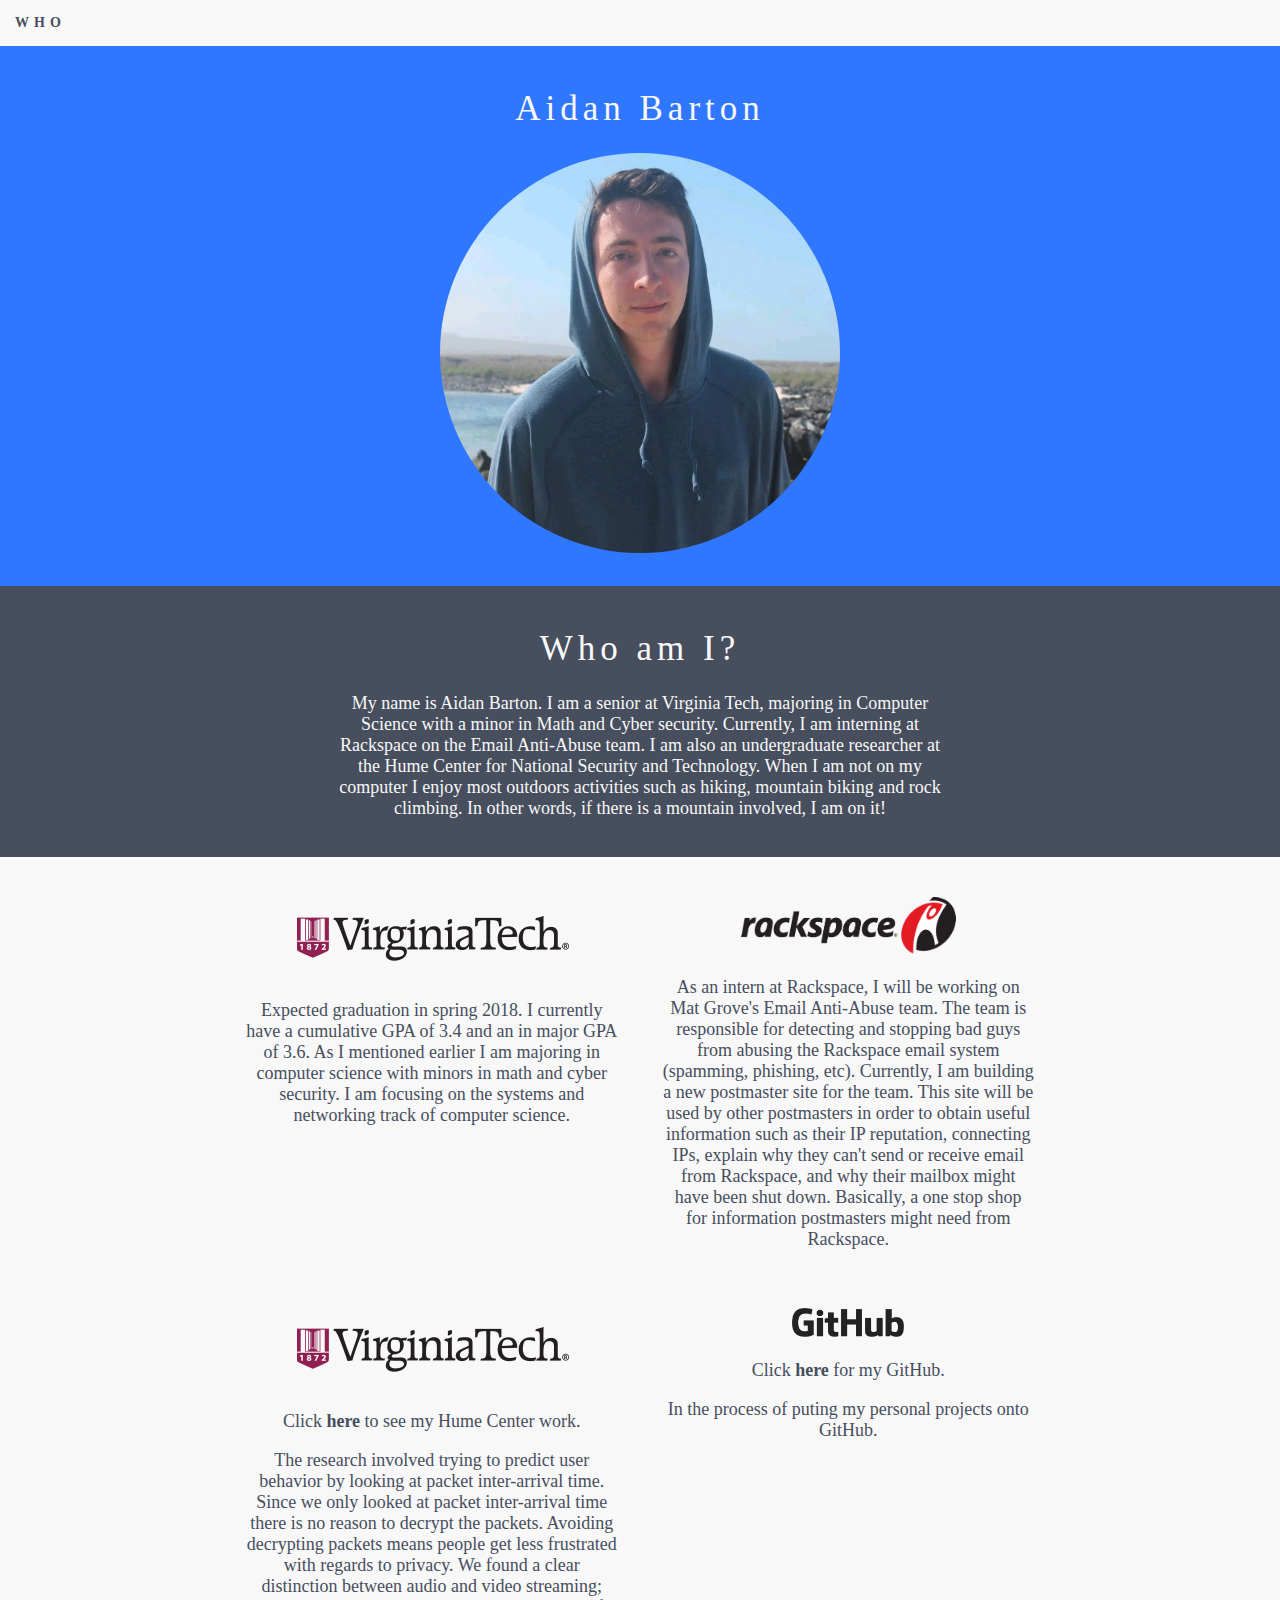
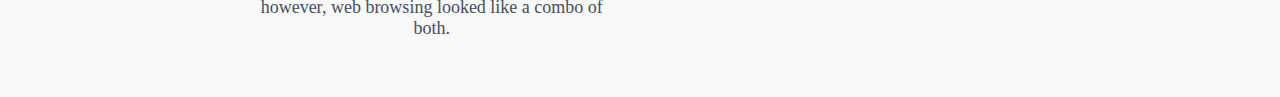
==== index.html @ 9844e5e9 "woops" ====
<!DOCTYPE html>
<html>
	<head>
		<title>Aidan Barton</title>
		<link type="text/css" rel="stylesheet" href="static/main.css"/>
		<link type="img/png" rel="icon" href="static/pictures/favicon.png"/>
	</head>
	
	<body>		
        <div class="navbar">
        <a class="navlink" href="index.html">WHO</a>
        </div>        

		<div class="section1">
			<h1>Aidan Barton</h1>
			<img src="static/pictures/me.jpg" alt="me" class="img-circle" height="400" width="400">
		</div>
		
		<div class="section2">
			<h1>Who am I?</h1>
			<p>
				My name is Aidan Barton. 
				I am a senior at Virginia Tech, majoring in Computer Science with a minor in Math and Cyber security.  
				Currently, I am interning at Rackspace on the Email Anti-Abuse team. 
				I am also an undergraduate researcher at the Hume Center for National Security and Technology.  
				When I am not on my computer I enjoy most outdoors activities such as hiking, mountain biking and rock climbing. 
				In other words, if there is a mountain involved, I am on it!
			</p>
		</div>
		
		<div class="section3">
                <div class="column">
                    <img src="static/pictures/VATech.png">
                    <p>
                        Expected graduation in spring 2018. 
			I currently have  a cumulative GPA of 3.4 and an in major GPA of 3.6. 
			As I mentioned earlier I am majoring in computer science with minors in math and cyber security. 
			I am focusing on the systems and networking track of computer science.
                    </p>
                </div>
                
                <div class="column">
                    <img src="static/pictures/Rackspace-Logo-png.png" height="60%" width="60%">
                    <p>
                        As an intern at Rackspace, I will be working on Mat Grove's  Email Anti-Abuse team.  
			The team is responsible for detecting and stopping bad guys from abusing the Rackspace email system (spamming, phishing, etc). 
			Currently, I am building a new postmaster site for the team. 
			This site will be used by other postmasters in order to obtain useful information such as their IP reputation, connecting IPs, explain why they can't send or receive email from Rackspace, and why their mailbox might have been shut down. 
			Basically, a one stop shop for information postmasters might need from Rackspace.
                    </p>
                </div>
                
                <div class="column">
                    <img src="static/pictures/VATech.png">
                    <p>
                        Click <a href="static/Krauss_VT_TRACTS.pdf">here</a> to see my Hume Center work.
                    </p>
                    <p>
                        The research involved trying to predict user behavior by looking at packet inter-arrival time. 
			Since we only looked at packet inter-arrival time there is no reason to decrypt the packets.  
			Avoiding decrypting packets means people get less frustrated with regards to privacy. 
			We found a clear distinction between audio and video streaming; however, web browsing looked like a combo of both.
                    </p>
                </div>
            
                <div class="column">
                    <img src="static/pictures/GitHub-Logo.png" height="30%" width="30%">
                    <p>
                        Click <a href="https://github.com/tonaid">here</a> for my GitHub.
                    </p>
                    <p>
                        In the process of puting my personal projects onto GitHub.
                    </p>
                </div>
		</div>
	</body>

</html>
---- static/main.css ----
body
{
	padding: 0;
	margin: 0;
	font-family: Tahoma;
	font-size: 18px;
	color: #f8f8f8;
}

h1
{
	font-weight: normal;
	letter-spacing: 5px;
	font-size: 35px;
}

p a
{
	text-decoration: none;
	font-weight: bold;
	color: #474e5d;
}

p a:hover
{
	color: rgba(0, 88, 255, 0.81);
}

.navbar
{
	padding-top: 15px;
	padding-bottom: 15px;
	padding-left: 15px;
	border: 0;
	border-radius: 0;
	margin: 0;
	font-size: 14px;
	letter-spacing: 5px;
	background: #f8f8f8;
	color: #474e5d;
}

.navlink
{
	text-decoration: none;
    display: inline-block;
    font-weight: bold;
	color: #474e5d;
}

.navlink:hover
{
	color: rgba(0, 88, 255, 0.81);
}

.img-circle
{
	border-radius: 50%;
}

.section1
{
	height: 500px;
	text-align: center;
	padding: 20px;
	background: rgba(0, 88, 255, 0.81);
}

.section2
{
	background: #474e5d;
	text-align: center;
	padding: 20px;
}

.section2 p
{
	padding-left: 25%;
	padding-right: 25%;
}

.section3
{
	background: #f8f8f8;
	color: #474e5d;
	text-align: center;
	padding: 20px;
}

.column
{
	display: inline-block;
	vertical-align: top;
	width: 30%;
	padding: 20px;
}
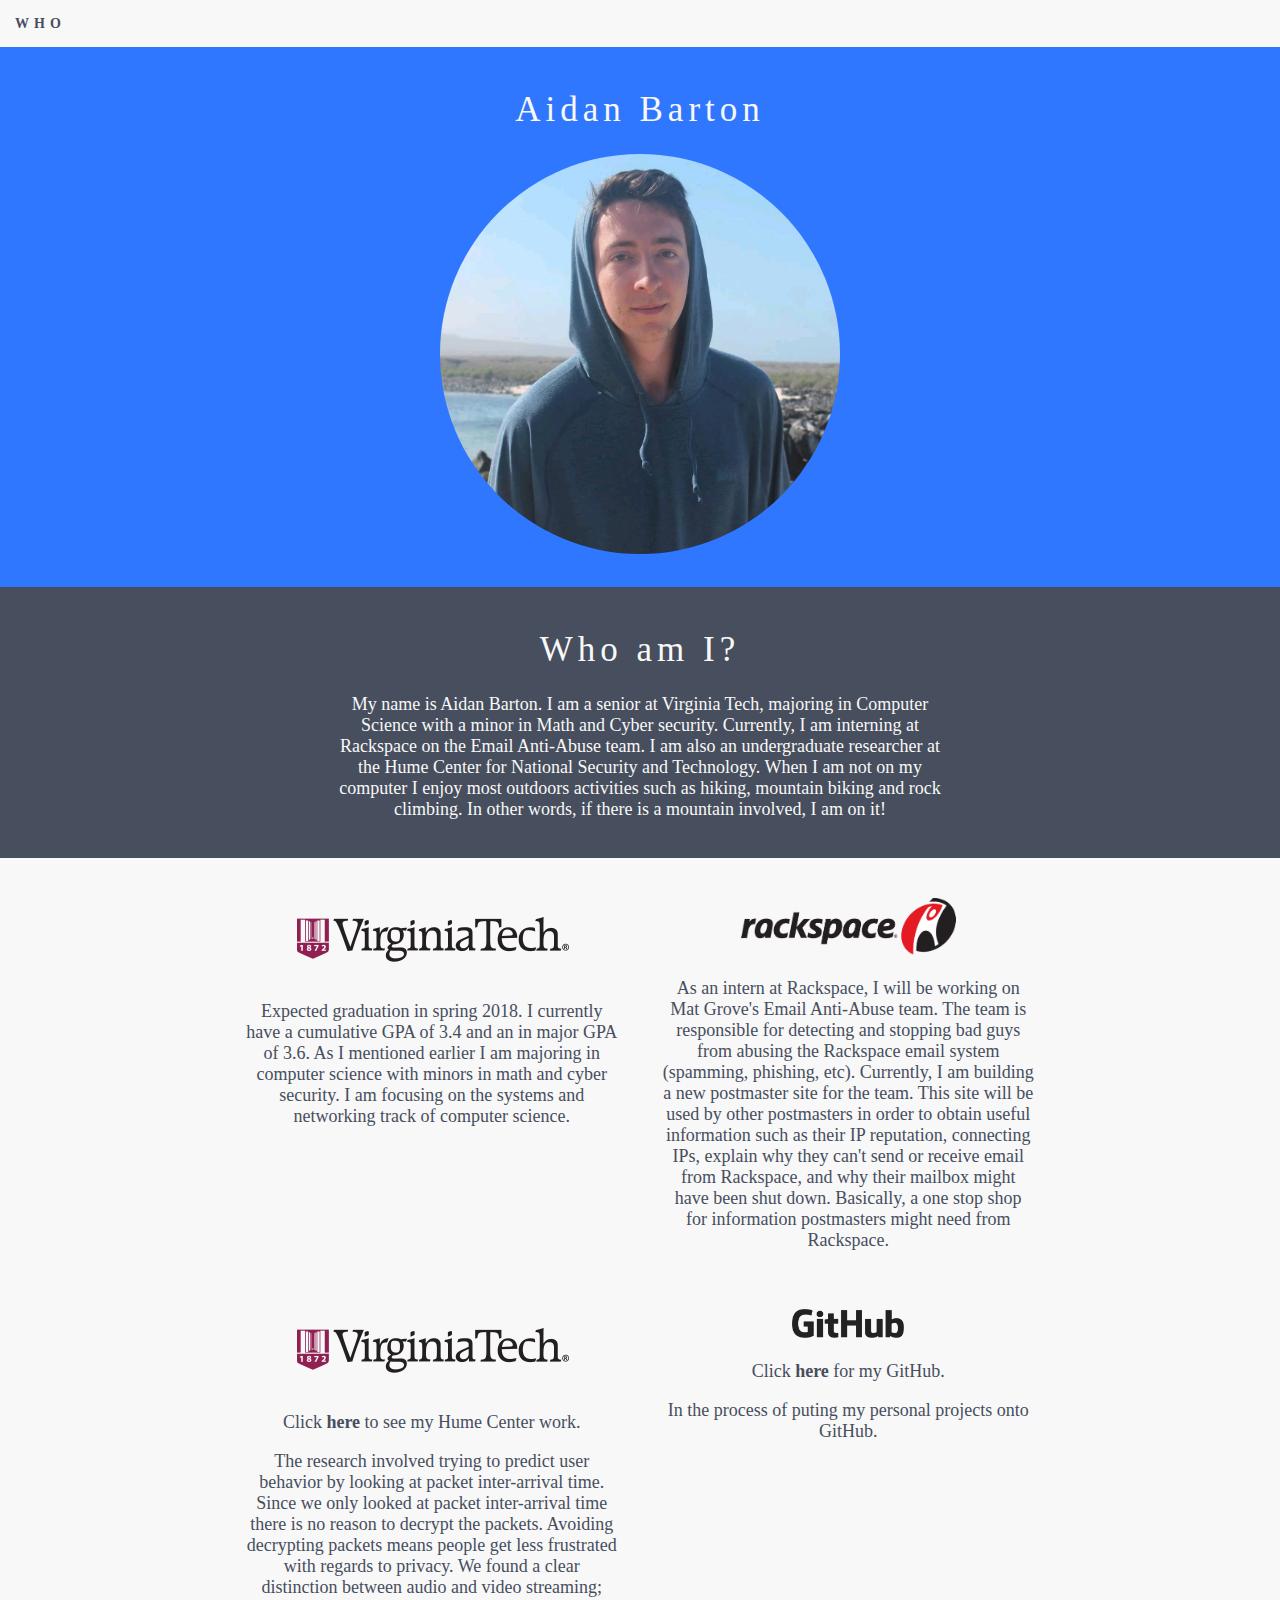
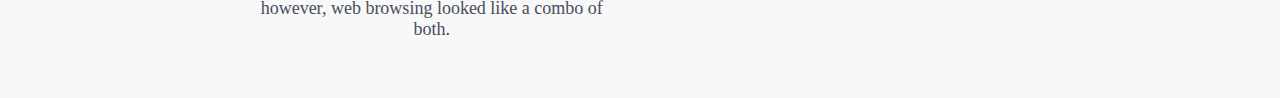
==== commit 1c437334: "styling" ====
--- a/index.html
+++ b/index.html
@@ -1,78 +1,70 @@
 <!DOCTYPE html>
 <html>
-	<head>
-		<title>Aidan Barton</title>
-		<link type="text/css" rel="stylesheet" href="static/main.css"/>
-		<link type="img/png" rel="icon" href="static/pictures/favicon.png"/>
-	</head>
-	
-	<body>		
-        <div class="navbar">
-        <a class="navlink" href="index.html">WHO</a>
-        </div>        
-
-		<div class="section1">
-			<h1>Aidan Barton</h1>
-			<img src="static/pictures/me.jpg" alt="me" class="img-circle" height="400" width="400">
-		</div>
-		
-		<div class="section2">
-			<h1>Who am I?</h1>
-			<p>
-				My name is Aidan Barton. 
-				I am a senior at Virginia Tech, majoring in Computer Science with a minor in Math and Cyber security.  
-				Currently, I am interning at Rackspace on the Email Anti-Abuse team. 
-				I am also an undergraduate researcher at the Hume Center for National Security and Technology.  
-				When I am not on my computer I enjoy most outdoors activities such as hiking, mountain biking and rock climbing. 
-				In other words, if there is a mountain involved, I am on it!
-			</p>
-		</div>
-		
-		<div class="section3">
-                <div class="column">
-                    <img src="static/pictures/VATech.png">
-                    <p>
-                        Expected graduation in spring 2018. 
-			I currently have  a cumulative GPA of 3.4 and an in major GPA of 3.6. 
-			As I mentioned earlier I am majoring in computer science with minors in math and cyber security. 
-			I am focusing on the systems and networking track of computer science.
-                    </p>
-                </div>
-                
-                <div class="column">
-                    <img src="static/pictures/Rackspace-Logo-png.png" height="60%" width="60%">
-                    <p>
-                        As an intern at Rackspace, I will be working on Mat Grove's  Email Anti-Abuse team.  
-			The team is responsible for detecting and stopping bad guys from abusing the Rackspace email system (spamming, phishing, etc). 
-			Currently, I am building a new postmaster site for the team. 
-			This site will be used by other postmasters in order to obtain useful information such as their IP reputation, connecting IPs, explain why they can't send or receive email from Rackspace, and why their mailbox might have been shut down. 
-			Basically, a one stop shop for information postmasters might need from Rackspace.
-                    </p>
-                </div>
-                
-                <div class="column">
-                    <img src="static/pictures/VATech.png">
-                    <p>
-                        Click <a href="static/Krauss_VT_TRACTS.pdf">here</a> to see my Hume Center work.
-                    </p>
-                    <p>
-                        The research involved trying to predict user behavior by looking at packet inter-arrival time. 
-			Since we only looked at packet inter-arrival time there is no reason to decrypt the packets.  
-			Avoiding decrypting packets means people get less frustrated with regards to privacy. 
-			We found a clear distinction between audio and video streaming; however, web browsing looked like a combo of both.
-                    </p>
-                </div>
-            
-                <div class="column">
-                    <img src="static/pictures/GitHub-Logo.png" height="30%" width="30%">
-                    <p>
-                        Click <a href="https://github.com/tonaid">here</a> for my GitHub.
-                    </p>
-                    <p>
-                        In the process of puting my personal projects onto GitHub.
-                    </p>
-                </div>
-		</div>
-	</body>
-
+  <head>
+    <title>Aidan Barton</title>
+    <link type="text/css" rel="stylesheet" href="static/main.css"/>
+    <link type="img/png" rel="icon" href="static/pictures/favicon.png"/>
+  </head>
+  <body>
+    <div class="navbar">
+    <a class="navlink" href="index.html">WHO</a>
+    </div>
+    <div class="section1">
+      <h1>Aidan Barton</h1>
+      <img src="static/pictures/me.jpg" alt="me" class="img-circle" height="400" width="400">
+    </div>
+    <div class="section2">
+      <h1>Who am I?</h1>
+      <p>
+        My name is Aidan Barton.
+        I am a senior at Virginia Tech, majoring in Computer Science with a minor in Math and Cyber security.
+        Currently, I am interning at Rackspace on the Email Anti-Abuse team.
+        I am also an undergraduate researcher at the Hume Center for National Security and Technology.
+        When I am not on my computer I enjoy most outdoors activities such as hiking, mountain biking and rock climbing.
+        In other words, if there is a mountain involved, I am on it!
+      </p>
+    </div>
+    <div class="section3">
+        <div class="column">
+          <img src="static/pictures/VATech.png">
+          <p>
+            Expected graduation in spring 2018.
+      I currently have  a cumulative GPA of 3.4 and an in major GPA of 3.6.
+      As I mentioned earlier I am majoring in computer science with minors in math and cyber security.
+      I am focusing on the systems and networking track of computer science.
+          </p>
+        </div>
+        <div class="column">
+          <img src="static/pictures/Rackspace-Logo-png.png" height="60%" width="60%">
+          <p>
+            As an intern at Rackspace, I will be working on Mat Grove's  Email Anti-Abuse team. 
+      The team is responsible for detecting and stopping bad guys from abusing the Rackspace email system (spamming, phishing, etc).
+      Currently, I am building a new postmaster site for the team.
+      This site will be used by other postmasters in order to obtain useful information such as their IP reputation, connecting IPs, explain why they can't send or receive email from Rackspace, and why their mailbox might have been shut down.
+      Basically, a one stop shop for information postmasters might need from Rackspace.
+          </p>
+        </div>
+        <div class="column">
+          <img src="static/pictures/VATech.png">
+          <p>
+            Click <a href="static/Krauss_VT_TRACTS.pdf">here</a> to see my Hume Center work.
+          </p>
+          <p>
+            The research involved trying to predict user behavior by looking at packet inter-arrival time.
+      Since we only looked at packet inter-arrival time there is no reason to decrypt the packets.
+      Avoiding decrypting packets means people get less frustrated with regards to privacy.
+      We found a clear distinction between audio and video streaming; however, web browsing looked like a combo of both.
+          </p>
+        </div>
+        <div class="column">
+          <img src="static/pictures/GitHub-Logo.png" height="30%" width="30%">
+          <p>
+            Click <a href="https://github.com/tonaid">here</a> for my GitHub.
+          </p>
+          <p>
+            In the process of puting my personal projects onto GitHub.
+          </p>
+        </div>
+    </div>
+  </body>
 </html>
--- a/static/main.css
+++ b/static/main.css
@@ -46,6 +46,7 @@
     display: inline-block;
     font-weight: bold;
 	color: #474e5d;
+    vertical-align: middle;
 }
 
 .navlink:hover
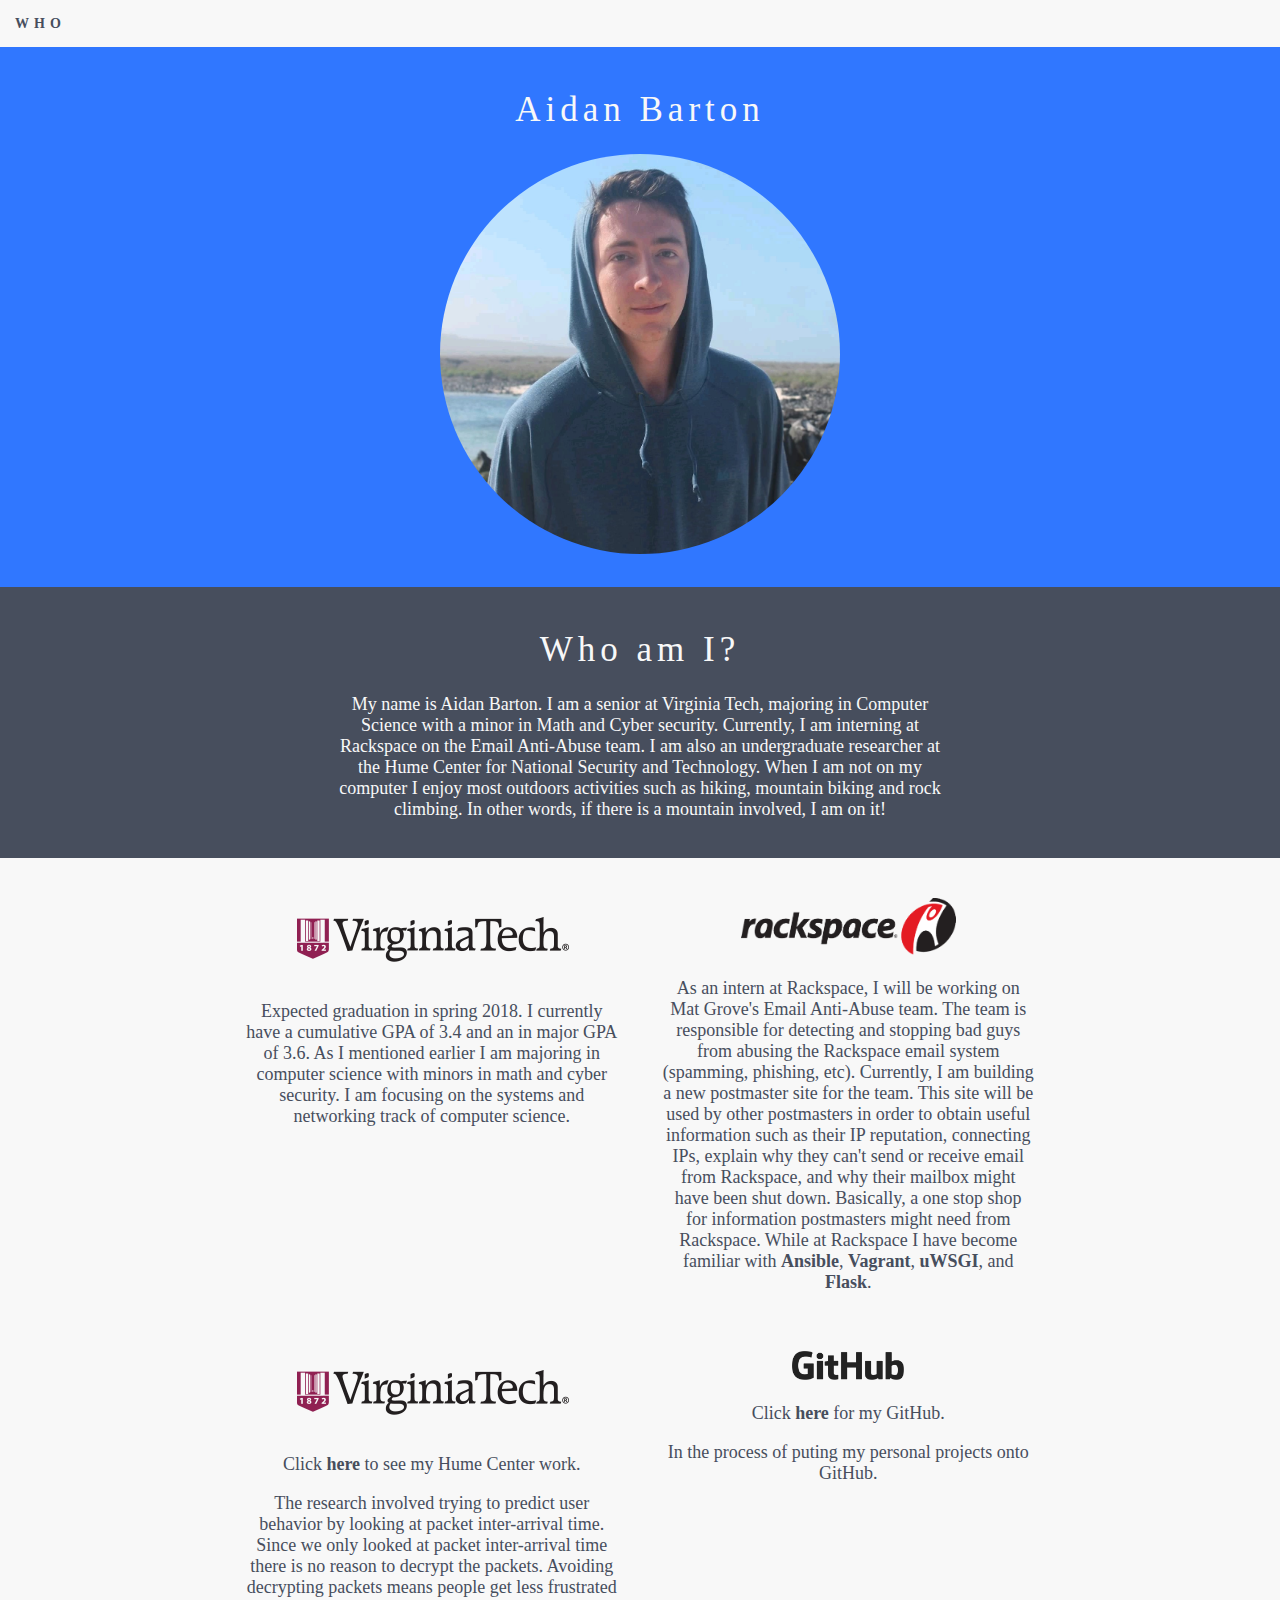
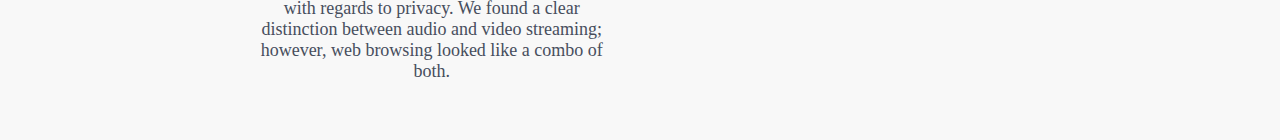
==== commit d8666a9b: "Added more to Rackspace section" ====
--- a/index.html
+++ b/index.html
@@ -7,7 +7,7 @@
   </head>
   <body>
     <div class="navbar">
-    <a class="navlink" href="index.html">WHO</a>
+    <a class="navlink" href="#">WHO</a>
     </div>
     <div class="section1">
       <h1>Aidan Barton</h1>
@@ -42,12 +42,17 @@
       Currently, I am building a new postmaster site for the team.
       This site will be used by other postmasters in order to obtain useful information such as their IP reputation, connecting IPs, explain why they can't send or receive email from Rackspace, and why their mailbox might have been shut down.
       Basically, a one stop shop for information postmasters might need from Rackspace.
+            While at Rackspace I have become familiar with
+            <a target="_blank" href="https://www.ansible.com/">Ansible</a>,
+            <a target="_blank" href="https://www.vagrantup.com/">Vagrant</a>,
+            <a target="_blank" href="https://uwsgi-docs.readthedocs.io/en/latest/">uWSGI</a>, and
+            <a target="_blank" href="http://flask.pocoo.org/">Flask</a>.
           </p>
         </div>
         <div class="column">
           <img src="static/pictures/VATech.png">
           <p>
-            Click <a href="static/Krauss_VT_TRACTS.pdf">here</a> to see my Hume Center work.
+            Click <a target="_blank" href="static/Krauss_VT_TRACTS.pdf">here</a> to see my Hume Center work.
           </p>
           <p>
             The research involved trying to predict user behavior by looking at packet inter-arrival time.
@@ -59,7 +64,7 @@
         <div class="column">
           <img src="static/pictures/GitHub-Logo.png" height="30%" width="30%">
           <p>
-            Click <a href="https://github.com/tonaid">here</a> for my GitHub.
+            Click <a target="_blank" href="https://github.com/tonaid">here</a> for my GitHub.
           </p>
           <p>
             In the process of puting my personal projects onto GitHub.
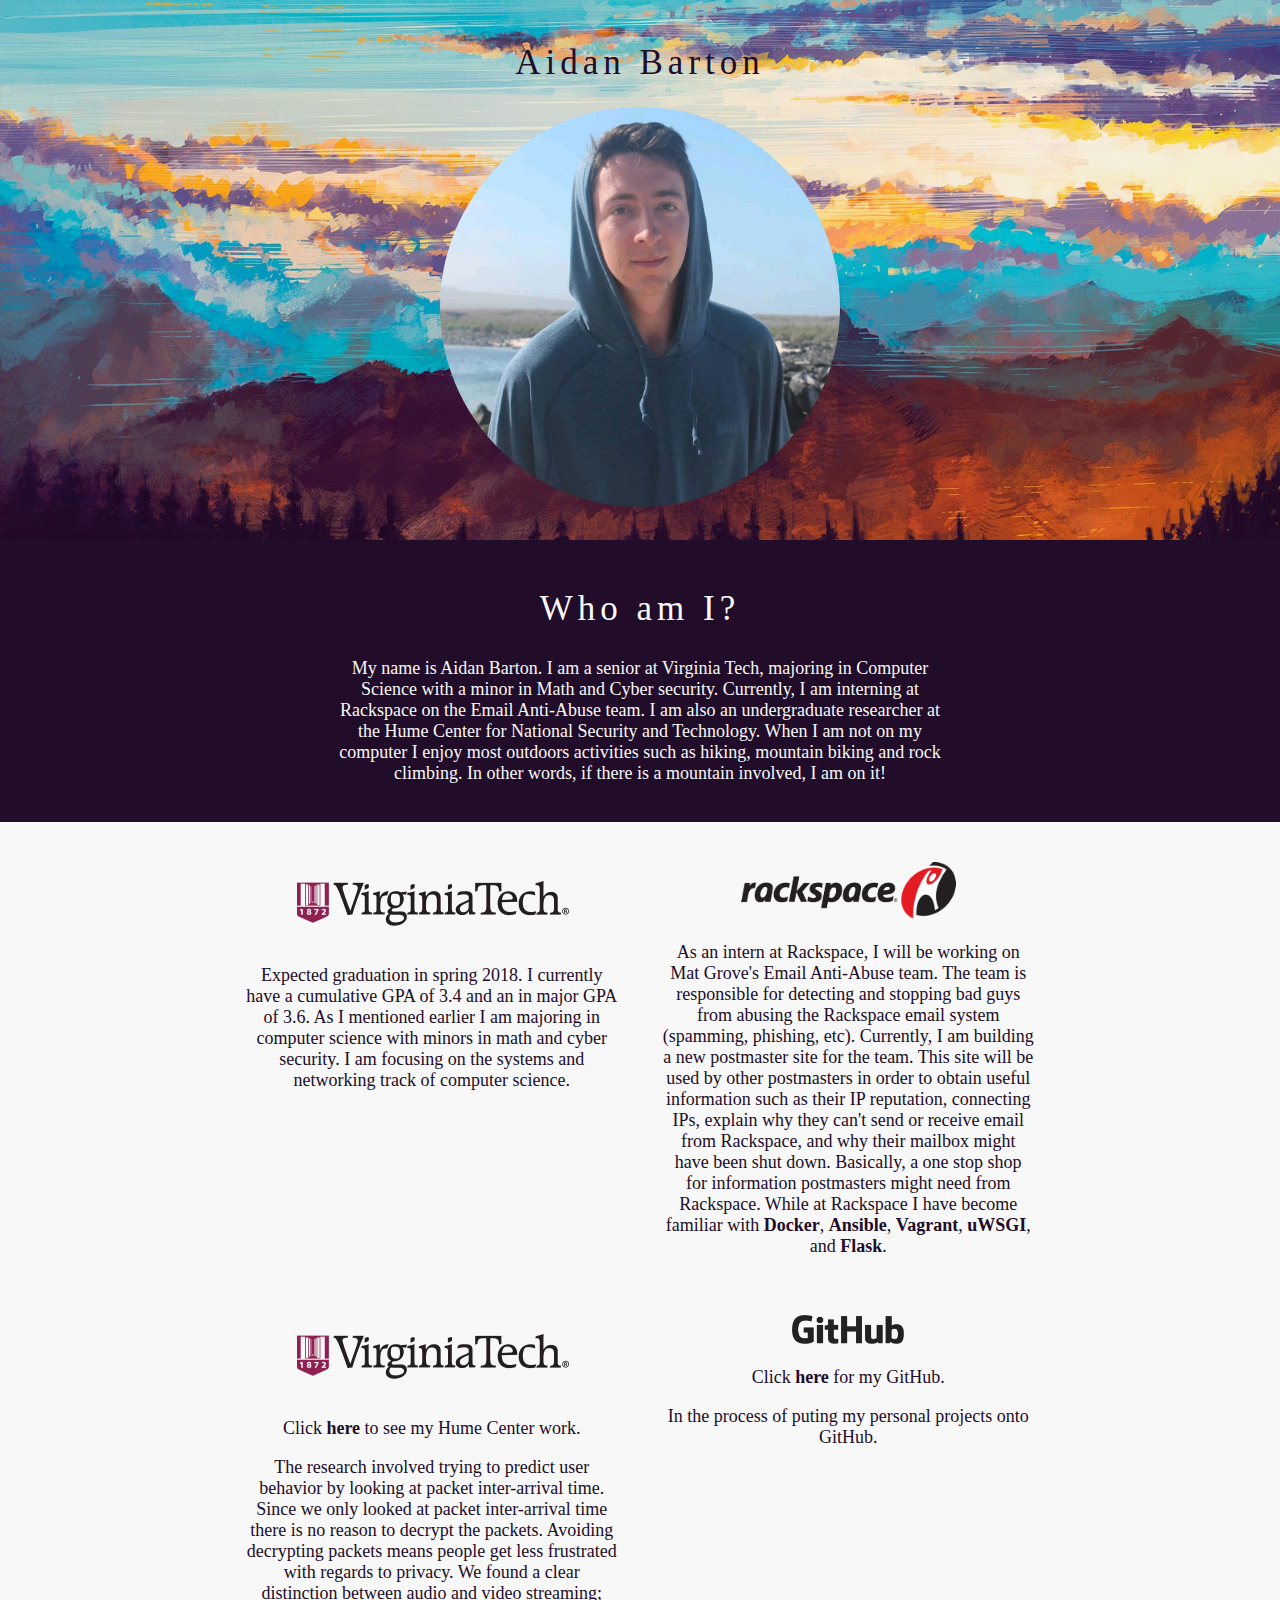
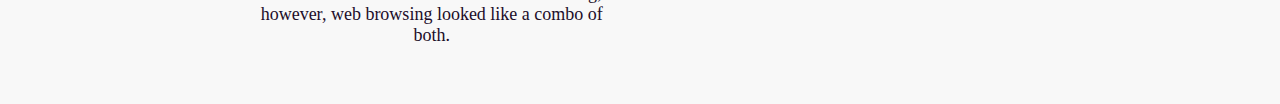
==== commit 9a8d2215: "Merge pull request #1 from tonaid/new-design" ====
--- a/index.html
+++ b/index.html
@@ -6,15 +6,12 @@
     <link type="img/png" rel="icon" href="static/pictures/favicon.png"/>
   </head>
   <body>
-    <div class="navbar">
-    <a class="navlink" href="#">WHO</a>
-    </div>
     <div class="section1">
       <h1>Aidan Barton</h1>
       <img src="static/pictures/me.jpg" alt="me" class="img-circle" height="400" width="400">
     </div>
     <div class="section2">
-      <h1>Who am I?</h1>
+      <h2>Who am I?</h2>
       <p>
         My name is Aidan Barton.
         I am a senior at Virginia Tech, majoring in Computer Science with a minor in Math and Cyber security.
@@ -43,6 +40,7 @@
       This site will be used by other postmasters in order to obtain useful information such as their IP reputation, connecting IPs, explain why they can't send or receive email from Rackspace, and why their mailbox might have been shut down.
       Basically, a one stop shop for information postmasters might need from Rackspace.
             While at Rackspace I have become familiar with
+            <a target="_blank" href="https://www.docker.com/">Docker</a>,
             <a target="_blank" href="https://www.ansible.com/">Ansible</a>,
             <a target="_blank" href="https://www.vagrantup.com/">Vagrant</a>,
             <a target="_blank" href="https://uwsgi-docs.readthedocs.io/en/latest/">uWSGI</a>, and
--- a/static/main.css
+++ b/static/main.css
@@ -1,97 +1,79 @@
 body
 {
-	padding: 0;
-	margin: 0;
-	font-family: Tahoma;
-	font-size: 18px;
-	color: #f8f8f8;
+  padding: 0;
+  margin: 0;
+  font-family: Tahoma;
+  font-size: 18px;
+  color: #f8f8f8;
 }
 
 h1
 {
-	font-weight: normal;
-	letter-spacing: 5px;
-	font-size: 35px;
+  font-weight: normal;
+  letter-spacing: 5px;
+  font-size: 35px;
+  color: #210d29;
+}
+
+h2
+{
+  font-weight: normal;
+  letter-spacing: 5px;
+  font-size: 35px;
 }
 
 p a
 {
-	text-decoration: none;
-	font-weight: bold;
-	color: #474e5d;
+  text-decoration: none;
+  font-weight: bold;
+  color: #210d29;
 }
 
 p a:hover
 {
-	color: rgba(0, 88, 255, 0.81);
-}
-
-.navbar
-{
-	padding-top: 15px;
-	padding-bottom: 15px;
-	padding-left: 15px;
-	border: 0;
-	border-radius: 0;
-	margin: 0;
-	font-size: 14px;
-	letter-spacing: 5px;
-	background: #f8f8f8;
-	color: #474e5d;
-}
-
-.navlink
-{
-	text-decoration: none;
-    display: inline-block;
-    font-weight: bold;
-	color: #474e5d;
-    vertical-align: middle;
-}
-
-.navlink:hover
-{
-	color: rgba(0, 88, 255, 0.81);
+  color: #f7a615;
 }
 
 .img-circle
 {
-	border-radius: 50%;
+  border-radius: 50%;
 }
 
 .section1
 {
-	height: 500px;
-	text-align: center;
-	padding: 20px;
-	background: rgba(0, 88, 255, 0.81);
+  height: 500px;
+  text-align: center;
+  padding: 20px;
+  background-image: url(pictures/back.jpg);
+  background-position: center;
+  background-size: 100%;
 }
 
 .section2
 {
-	background: #474e5d;
-	text-align: center;
-	padding: 20px;
+  background: #210d29;
+  text-align: center;
+  padding: 20px;
 }
 
 .section2 p
 {
-	padding-left: 25%;
-	padding-right: 25%;
+  padding-left: 25%;
+  padding-right: 25%;
 }
 
 .section3
 {
-	background: #f8f8f8;
-	color: #474e5d;
-	text-align: center;
-	padding: 20px;
+  background: #f8f8f8;
+  color: #210d29;
+  text-align: center;
+  padding: 20px;
 }
 
 .column
 {
-	display: inline-block;
-	vertical-align: top;
-	width: 30%;
-	padding: 20px;
+  display: inline-block;
+  vertical-align: top;
+  width: 30%;
+  padding: 20px;
 }
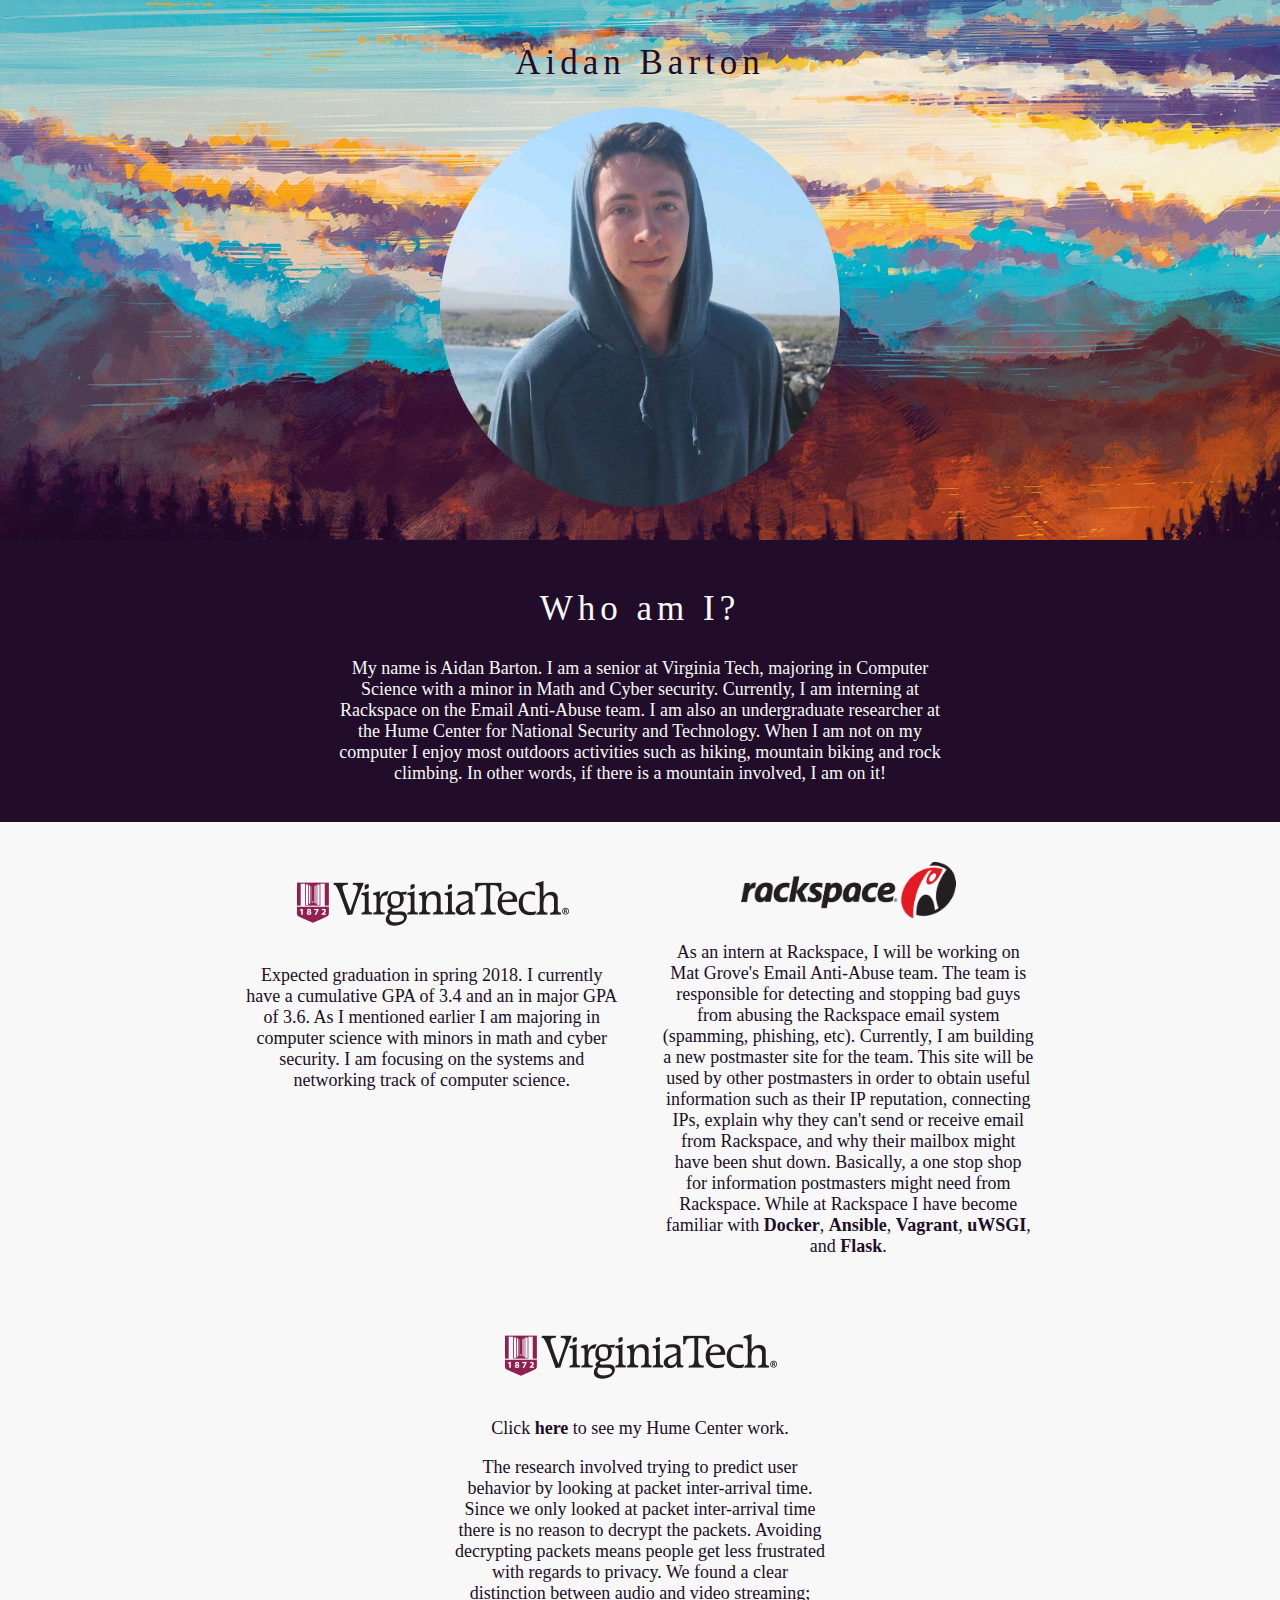
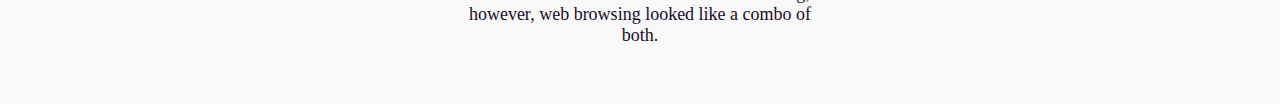
==== commit 3546863a: "Update index.html" ====
--- a/index.html
+++ b/index.html
@@ -59,15 +59,6 @@
       We found a clear distinction between audio and video streaming; however, web browsing looked like a combo of both.
           </p>
         </div>
-        <div class="column">
-          <img src="static/pictures/GitHub-Logo.png" height="30%" width="30%">
-          <p>
-            Click <a target="_blank" href="https://github.com/tonaid">here</a> for my GitHub.
-          </p>
-          <p>
-            In the process of puting my personal projects onto GitHub.
-          </p>
-        </div>
     </div>
   </body>
 </html>
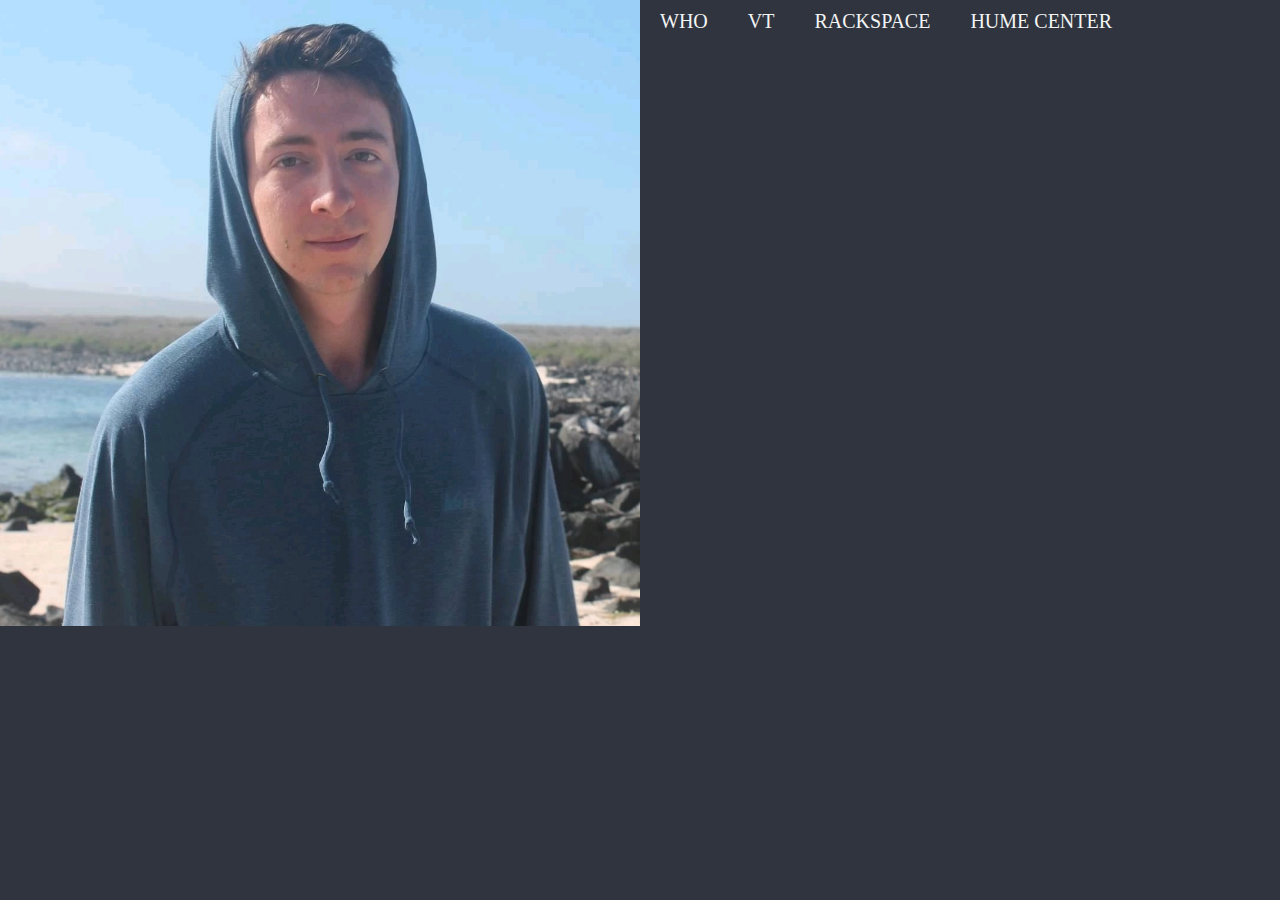
==== commit d34104e1: "making tabs section" ====
--- a/index.html
+++ b/index.html
@@ -6,59 +6,73 @@
     <link type="img/png" rel="icon" href="static/pictures/favicon.png"/>
   </head>
   <body>
-    <div class="section1">
-      <h1>Aidan Barton</h1>
-      <img src="static/pictures/me.jpg" alt="me" class="img-circle" height="400" width="400">
-    </div>
-    <div class="section2">
-      <h2>Who am I?</h2>
-      <p>
-        My name is Aidan Barton.
-        I am a senior at Virginia Tech, majoring in Computer Science with a minor in Math and Cyber security.
-        Currently, I am interning at Rackspace on the Email Anti-Abuse team.
-        I am also an undergraduate researcher at the Hume Center for National Security and Technology.
-        When I am not on my computer I enjoy most outdoors activities such as hiking, mountain biking and rock climbing.
-        In other words, if there is a mountain involved, I am on it!
-      </p>
-    </div>
-    <div class="section3">
-        <div class="column">
-          <img src="static/pictures/VATech.png">
-          <p>
-            Expected graduation in spring 2018.
-      I currently have  a cumulative GPA of 3.4 and an in major GPA of 3.6.
-      As I mentioned earlier I am majoring in computer science with minors in math and cyber security.
-      I am focusing on the systems and networking track of computer science.
+    <div class="intro-section">
+      <img src="static/pictures/me.jpg" class="portrait">
+      <div class="tabs-section">
+        <div class="tabs">
+          <ul>
+            <li>
+              <input type="radio" name="tabs" id="tab0" checked/>
+              <label for="tab0">Who</label>
+              <div class="tab-content">
+                My name is Aidan Barton. I am a senior at Virginia Tech, majoring in Computer Science with a minor in Math and Cyber security. Currently, I am interning at Rackspace on the Email Anti-Abuse team. I am also an undergraduate researcher at the Hume Center for National Security and Technology. When I am not on my computer I enjoy most outdoors activities such as hiking, mountain biking and rock climbing. In other words, if there is a mountain involved, I am on it!
+              </div>
+            </li>
+
+            <li>
+              <input type="radio" name="tabs" id="tab1"/>
+              <label for="tab1">VT</label>
+              <div class="tab-content">
+                <img src="static/pictures/VATech.png">
+                <p>
+                  Expected graduation in spring 2018.
+                  I currently have  a cumulative GPA of 3.4 and an in major GPA of 3.6.
+                  As I mentioned earlier I am majoring in computer science with minors in math and cyber security.
+                  I am focusing on the systems and networking track of computer science.
+                </p>
+              </div>
+            </li>
+
+            <li>
+              <input type="radio" name="tabs" id="tab2"/>
+              <label for="tab2">Rackspace</label>
+              <div class="tab-content">
+                <img src="static/pictures/Rackspace-Logo-png.png" height="60%" width="60%">
+                <p>
+                  As an intern at Rackspace, I will be working on Mat Grove's  Email Anti-Abuse team. 
+                  The team is responsible for detecting and stopping bad guys from abusing the Rackspace email system (spamming, phishing, etc).
+                  Currently, I am building a new postmaster site for the team.
+                  This site will be used by other postmasters in order to obtain useful information such as their IP reputation, connecting IPs, explain why they can't send or receive email from Rackspace, and why their mailbox might have been shut down.
+                  Basically, a one stop shop for information postmasters might need from Rackspace.
+                  While at Rackspace I have become familiar with
+                  <a target="_blank" href="https://www.docker.com/">Docker</a>,
+                  <a target="_blank" href="https://www.ansible.com/">Ansible</a>,
+                  <a target="_blank" href="https://www.vagrantup.com/">Vagrant</a>,
+                  <a target="_blank" href="https://uwsgi-docs.readthedocs.io/en/latest/">uWSGI</a>, and
+                  <a target="_blank" href="http://flask.pocoo.org/">Flask</a>.
           </p>
+              </div>
+            </li>
+
+            <li>
+              <input type="radio" name="tabs" id="tab3"/>
+              <label for="tab3">Hume Center</label>
+              <div class="tab-content">
+                <img src="static/pictures/VATech.png">
+                <p>
+                  Click <a target="_blank" href="static/Krauss_VT_TRACTS.pdf">here</a> to see my Hume Center work.
+                </p>
+                <p>
+                  The research involved trying to predict user behavior by looking at packet inter-arrival time.
+                  Since we only looked at packet inter-arrival time there is no reason to decrypt the packets.
+                  Avoiding decrypting packets means people get less frustrated with regards to privacy.
+                  We found a clear distinction between audio and video streaming; however, web browsing looked like a combo of both.
+                </p>
+              </div>
+            </li>
+          </ul>
         </div>
-        <div class="column">
-          <img src="static/pictures/Rackspace-Logo-png.png" height="60%" width="60%">
-          <p>
-            As an intern at Rackspace, I will be working on Mat Grove's  Email Anti-Abuse team. 
-      The team is responsible for detecting and stopping bad guys from abusing the Rackspace email system (spamming, phishing, etc).
-      Currently, I am building a new postmaster site for the team.
-      This site will be used by other postmasters in order to obtain useful information such as their IP reputation, connecting IPs, explain why they can't send or receive email from Rackspace, and why their mailbox might have been shut down.
-      Basically, a one stop shop for information postmasters might need from Rackspace.
-            While at Rackspace I have become familiar with
-            <a target="_blank" href="https://www.docker.com/">Docker</a>,
-            <a target="_blank" href="https://www.ansible.com/">Ansible</a>,
-            <a target="_blank" href="https://www.vagrantup.com/">Vagrant</a>,
-            <a target="_blank" href="https://uwsgi-docs.readthedocs.io/en/latest/">uWSGI</a>, and
-            <a target="_blank" href="http://flask.pocoo.org/">Flask</a>.
-          </p>
-        </div>
-        <div class="column">
-          <img src="static/pictures/VATech.png">
-          <p>
-            Click <a target="_blank" href="static/Krauss_VT_TRACTS.pdf">here</a> to see my Hume Center work.
-          </p>
-          <p>
-            The research involved trying to predict user behavior by looking at packet inter-arrival time.
-      Since we only looked at packet inter-arrival time there is no reason to decrypt the packets.
-      Avoiding decrypting packets means people get less frustrated with regards to privacy.
-      We found a clear distinction between audio and video streaming; however, web browsing looked like a combo of both.
-          </p>
-        </div>
+      </div>
     </div>
   </body>
 </html>
--- a/static/main.css
+++ b/static/main.css
@@ -4,7 +4,9 @@
   margin: 0;
   font-family: Tahoma;
   font-size: 18px;
-  color: #f8f8f8;
+  color: #f3f4f5;
+  overflow: hidden;
+  background: #2f343f;
 }
 
 h1
@@ -12,7 +14,6 @@
   font-weight: normal;
   letter-spacing: 5px;
   font-size: 35px;
-  color: #210d29;
 }
 
 h2
@@ -26,7 +27,6 @@
 {
   text-decoration: none;
   font-weight: bold;
-  color: #210d29;
 }
 
 p a:hover
@@ -34,46 +34,71 @@
   color: #f7a615;
 }
 
-.img-circle
+.intro-section
 {
-  border-radius: 50%;
+  padding: 0px;
+  margin: 0px;
+  position: relative;
 }
 
-.section1
-{
-  height: 500px;
-  text-align: center;
-  padding: 20px;
-  background-image: url(pictures/back.jpg);
-  background-position: center;
-  background-size: 100%;
+.portrait {
+  display: inline-block;
+  position: absolute;
+  left: 0;
+  width: 50%;
 }
 
-.section2
+.tabs-section
 {
-  background: #210d29;
-  text-align: center;
-  padding: 20px;
+  display: inline-block;
+  padding: 0px;
+  position: absolute;
+  right: 0;
+  width: 50%;
 }
 
-.section2 p
-{
-  padding-left: 25%;
-  padding-right: 25%;
+.tabs {
+  padding: 0px;
 }
 
-.section3
-{
-  background: #f8f8f8;
-  color: #210d29;
-  text-align: center;
-  padding: 20px;
+.tabs ul {
+  padding: 0px;
+  margin: 0px;
 }
 
-.column
-{
-  display: inline-block;
-  vertical-align: top;
-  width: 30%;
+.tabs li {
+  float: left;
+  display: block;
+}
+
+.tabs label {
+  display: block;
+  font-size: 20px;
+  font-weight: normal;
+  text-transform: uppercase;
   padding: 20px;
+  padding-top: 10px;
+  padding-bottom: 10px;
 }
+
+.tabs input[type="radio"] {
+  position: absolute;
+  top: 0;
+  left: -9999px;
+}
+
+.tabs .tab-content{
+  display: none;
+}
+
+.tabs [id^="tab"]:checked + label {
+    border-bottom-style: solid;
+    border-bottom: 1px;
+    border-bottom-color: white;
+
+}
+
+.tabs [id^="tab"]:checked ~ [id^="tab-content"] {
+  display: block;
+  background: #2f343f;
+}
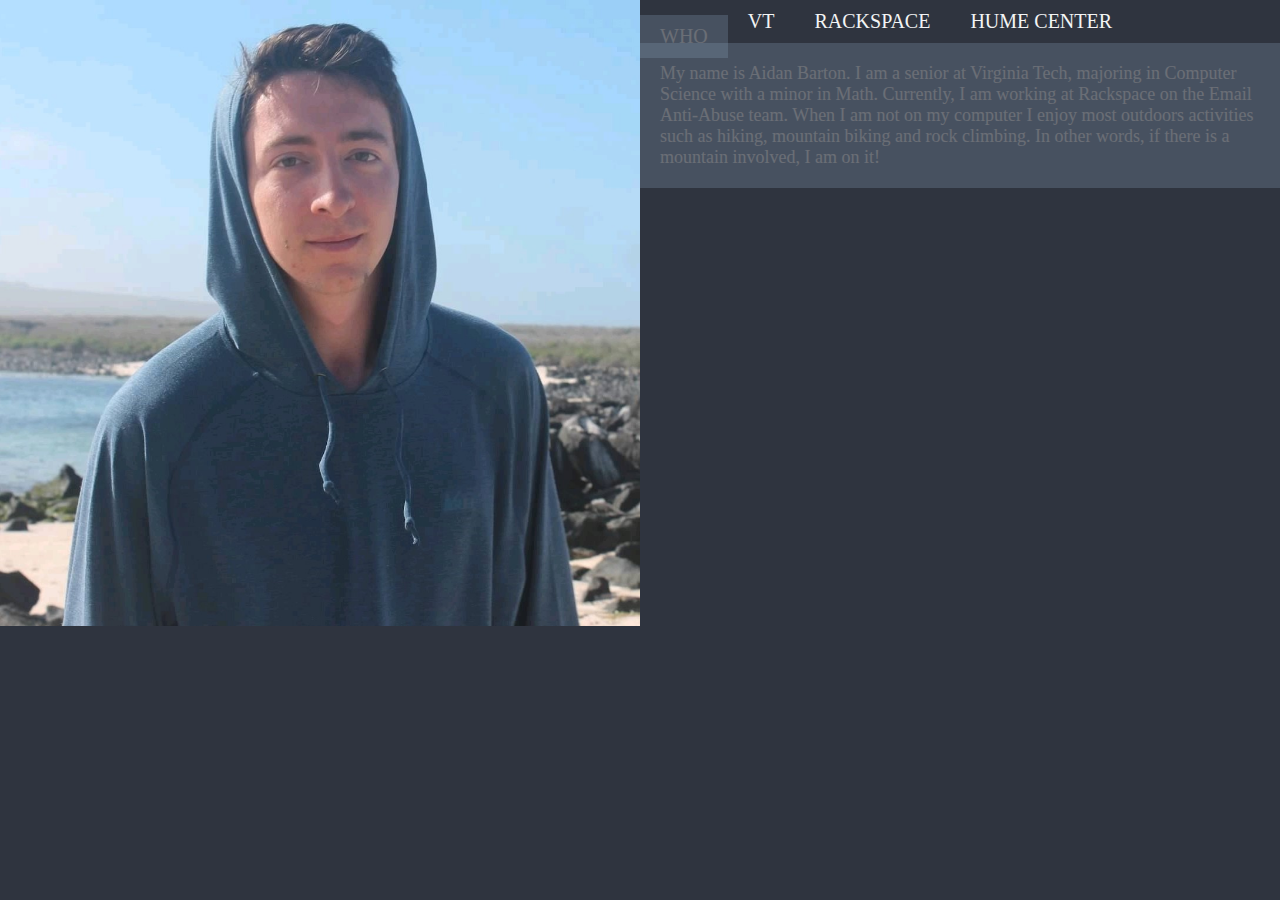
==== commit 016143dc: "Merge pull request #2 from tonaid/tabs" ====
--- a/index.html
+++ b/index.html
@@ -6,71 +6,87 @@
     <link type="img/png" rel="icon" href="static/pictures/favicon.png"/>
   </head>
   <body>
-    <div class="intro-section">
-      <img src="static/pictures/me.jpg" class="portrait">
-      <div class="tabs-section">
-        <div class="tabs">
-          <ul>
-            <li>
-              <input type="radio" name="tabs" id="tab0" checked/>
-              <label for="tab0">Who</label>
-              <div class="tab-content">
-                My name is Aidan Barton. I am a senior at Virginia Tech, majoring in Computer Science with a minor in Math and Cyber security. Currently, I am interning at Rackspace on the Email Anti-Abuse team. I am also an undergraduate researcher at the Hume Center for National Security and Technology. When I am not on my computer I enjoy most outdoors activities such as hiking, mountain biking and rock climbing. In other words, if there is a mountain involved, I am on it!
-              </div>
-            </li>
-
-            <li>
-              <input type="radio" name="tabs" id="tab1"/>
-              <label for="tab1">VT</label>
-              <div class="tab-content">
-                <img src="static/pictures/VATech.png">
-                <p>
-                  Expected graduation in spring 2018.
-                  I currently have  a cumulative GPA of 3.4 and an in major GPA of 3.6.
-                  As I mentioned earlier I am majoring in computer science with minors in math and cyber security.
-                  I am focusing on the systems and networking track of computer science.
-                </p>
-              </div>
-            </li>
-
-            <li>
-              <input type="radio" name="tabs" id="tab2"/>
-              <label for="tab2">Rackspace</label>
-              <div class="tab-content">
-                <img src="static/pictures/Rackspace-Logo-png.png" height="60%" width="60%">
-                <p>
-                  As an intern at Rackspace, I will be working on Mat Grove's  Email Anti-Abuse team. 
-                  The team is responsible for detecting and stopping bad guys from abusing the Rackspace email system (spamming, phishing, etc).
-                  Currently, I am building a new postmaster site for the team.
-                  This site will be used by other postmasters in order to obtain useful information such as their IP reputation, connecting IPs, explain why they can't send or receive email from Rackspace, and why their mailbox might have been shut down.
-                  Basically, a one stop shop for information postmasters might need from Rackspace.
-                  While at Rackspace I have become familiar with
-                  <a target="_blank" href="https://www.docker.com/">Docker</a>,
-                  <a target="_blank" href="https://www.ansible.com/">Ansible</a>,
-                  <a target="_blank" href="https://www.vagrantup.com/">Vagrant</a>,
-                  <a target="_blank" href="https://uwsgi-docs.readthedocs.io/en/latest/">uWSGI</a>, and
-                  <a target="_blank" href="http://flask.pocoo.org/">Flask</a>.
-          </p>
-              </div>
-            </li>
-
-            <li>
-              <input type="radio" name="tabs" id="tab3"/>
-              <label for="tab3">Hume Center</label>
-              <div class="tab-content">
-                <img src="static/pictures/VATech.png">
-                <p>
-                  Click <a target="_blank" href="static/Krauss_VT_TRACTS.pdf">here</a> to see my Hume Center work.
-                </p>
-                <p>
-                  The research involved trying to predict user behavior by looking at packet inter-arrival time.
-                  Since we only looked at packet inter-arrival time there is no reason to decrypt the packets.
-                  Avoiding decrypting packets means people get less frustrated with regards to privacy.
-                  We found a clear distinction between audio and video streaming; however, web browsing looked like a combo of both.
-                </p>
-              </div>
-            </li>
-          </ul>
+    <div class="main-section">
+      <div class="portrait-section">
+        <img src="static/pictures/me.jpg" class="portrait">
+      </div>
+      <div class="data">
+        <div class="tabs-section">
+          <div class="tabs">
+            <ul class="tabs" role="tablist">
+              <li>
+                <input type="radio" name="tabs" id="tab1" checked/>
+                <label for="tab1">Who</label>
+                <div class="tab-content" id="tab-content1" role="tabpanel">
+                  My name is Aidan Barton. I am a senior at Virginia Tech, majoring in Computer
+                  Science with a minor in Math. Currently, I am working at Rackspace on the Email
+                  Anti-Abuse team. When I am not on my computer I enjoy most outdoors activities
+                  such as hiking, mountain biking and rock climbing. In other words, if there is a
+                  mountain involved, I am on it!
+                </div>
+              </li>
+              <li>
+                <input type="radio" name="tabs" id="tab2"/>
+                <label for="tab2">VT</label>
+                <div class="tab-content" id="tab-content2" role="tabpanel">
+                  <p>
+                    Expected graduation in spring 2018.
+                    I currently have  a cumulative GPA of 3.4 and an in major GPA of 3.6.
+                    I am majoring in computer science with a minor in math. I am focusing on the
+                    systems and networking track of computer science.
+                  </p>
+                </div>
+              </li>
+              <li>
+                <input type="radio" name="tabs" id="tab3"/>
+                <label for="tab3">Rackspace</label>
+                <div class="tab-content" id="tab-content3" role="tabpanel">
+                  <p>
+                    During the summer of 2017 I was an intern at Rackspace. As an intern I was put
+                    on a team with other interns and we were given free reign to build
+                    Rackspace a new
+                    <a target="_blank" href="https://postmaster.apps.rackspace.com/home">Postmaster</a>
+                    site. I also worked on the Anti-abuse team, I created Ansible playbooks to
+                    provision thier servers.
+                  </p>
+                  <p>
+                    After the intership was finished they asked me to stick
+                    around for a Co-op during the Fall 2017 semester, which I accepted. I am now
+                    working on the anti-abuse team full time during the co-op. The team is
+                    responsible for detecting and stopping bad
+                    guys from abusing the Rackspace email system (spamming, phishing, etc).
+                  </p>
+                  <p>
+                    While at Rackspace I have become familiar with
+                    <a target="_blank" href="https://www.docker.com/">Docker</a>,
+                    <a target="_blank" href="https://www.ansible.com/">Ansible</a>,
+                    <a target="_blank" href="https://www.vagrantup.com/">Vagrant</a>,
+                    <a target="_blank" href="https://uwsgi-docs.readthedocs.io/en/latest/">uWSGI</a>
+                    and
+                    <a target="_blank" href="http://flask.pocoo.org/">Flask</a>.
+                    I expect to learn even more during my co-op.
+                  </p>
+                </div>
+              </li>
+              <li>
+                <input type="radio" name="tabs" id="tab4"/>
+                <label for="tab4">Hume Center</label>
+                <div class="tab-content" id="tab-content4" role="tabpanel">
+                  <p>
+                    Click <a target="_blank" href="static/Krauss_VT_TRACTS.pdf">here</a> to see my
+                    Hume Center work.
+                  </p>
+                  <p>
+                    The research involved trying to predict user behavior by looking at packet
+                    inter-arrival time. Since we only looked at packet inter-arrival time there is
+                    no reason to decrypt the packets. Avoiding decrypting packets means people get
+                    less frustrated with regards to privacy. We found a clear distinction between
+                    packet inter-arrival time of audio and video streaming; however, more research is needed to predict other activities.
+                  </p>
+                </div>
+              </li>
+            </ul>
+          </div>
         </div>
       </div>
     </div>
--- a/static/main.css
+++ b/static/main.css
@@ -7,6 +7,8 @@
   color: #f3f4f5;
   overflow: hidden;
   background: #2f343f;
+  width: 100%;
+  height: 100%;
 }
 
 h1
@@ -25,45 +27,61 @@
 
 p a
 {
-  text-decoration: none;
   font-weight: bold;
+  color: #f3f4f5;
 }
 
 p a:hover
 {
-  color: #f7a615;
+  text-shadow: 0px 0px 10px #f7a615;
 }
 
-.intro-section
+.main-section
 {
-  padding: 0px;
-  margin: 0px;
   position: relative;
+  width: 100%;
+}
+
+.portrait-section {
+  display: inline-block;
+  position: absolute;
+  left: 0;
+  top: 0;
+  width: 50%;
+  animation: portrait;
+  animation-duration: 1s;
 }
 
 .portrait {
+  width: 100%;
+}
+
+.data {
   display: inline-block;
   position: absolute;
-  left: 0;
+  right: 0;
+  top: 0;
   width: 50%;
+  animation: info;
+  animation-duration: 2s;
 }
 
 .tabs-section
 {
-  display: inline-block;
-  padding: 0px;
-  position: absolute;
-  right: 0;
-  width: 50%;
+  padding: 0;
 }
 
 .tabs {
-  padding: 0px;
+  position: relative;
+  width: 100%;
 }
 
 .tabs ul {
   padding: 0px;
   margin: 0px;
+  width: 100%;
+  position: absolute;
+  top: 0;
 }
 
 .tabs li {
@@ -81,6 +99,10 @@
   padding-bottom: 10px;
 }
 
+.tabs label:hover {
+  color: #8196ac;
+}
+
 .tabs input[type="radio"] {
   position: absolute;
   top: 0;
@@ -89,16 +111,47 @@
 
 .tabs .tab-content{
   display: none;
+  background: #8196ac;
+  padding: 20px;
+  position: absolute;
+  left: 0;
+  opacity: 30%;
 }
 
 .tabs [id^="tab"]:checked + label {
-    border-bottom-style: solid;
-    border-bottom: 1px;
-    border-bottom-color: white;
+  background: #8196ac;
+  animation-name: tabshow;
+  animation-duration: 1s;
+  transform: matrix(1, 0, 0, 1, 0, 15);
+  opacity: 30%;
+}
 
+.tabs [id^="tab"]:checked + label:hover {
+  color: #f3f4f5;
 }
 
 .tabs [id^="tab"]:checked ~ [id^="tab-content"] {
   display: block;
-  background: #2f343f;
+  animation-name: show;
+  animation-duration: 1s;
 }
+
+@keyframes show {
+  from{transform: matrix(1, 0, 0, 1, 0, -15);}
+  to{transform: matrix(1, 0, 0, 1, 0, 0);}
+}
+
+@keyframes tabshow {
+  from{transform: matrix(1, 0, 0, 1, 0, 0);}
+  to{transform: matrix(1, 0, 0, 1, 0, 15);}
+}
+
+@keyframes portrait {
+  from{opacity:0; transform: matrix(1, 0, 0, 1, -1000, 0);}
+  to{opacity: 100; transform: matrix(1, 0, 0, 1, 0, 0);}
+}
+
+@keyframes info {
+  from{opacity: 0;}
+  to{opacity: 100;}
+}
